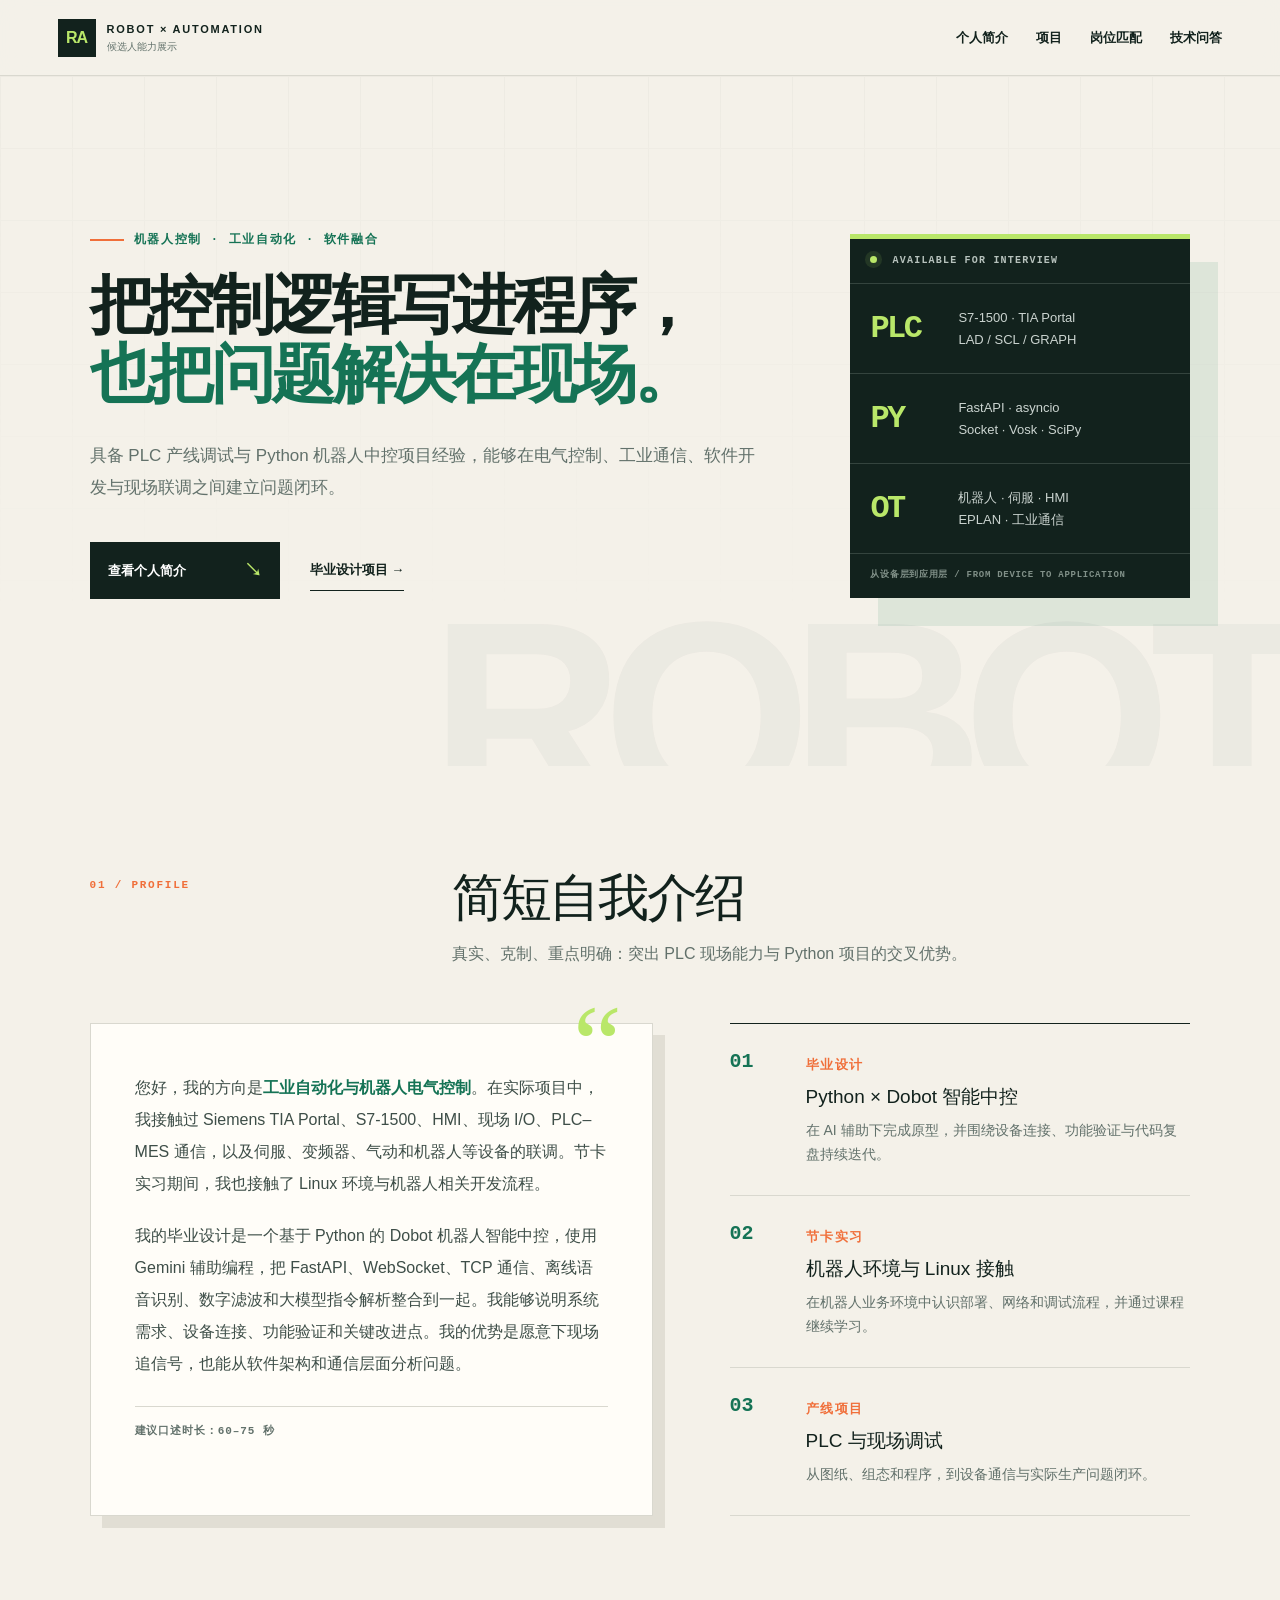
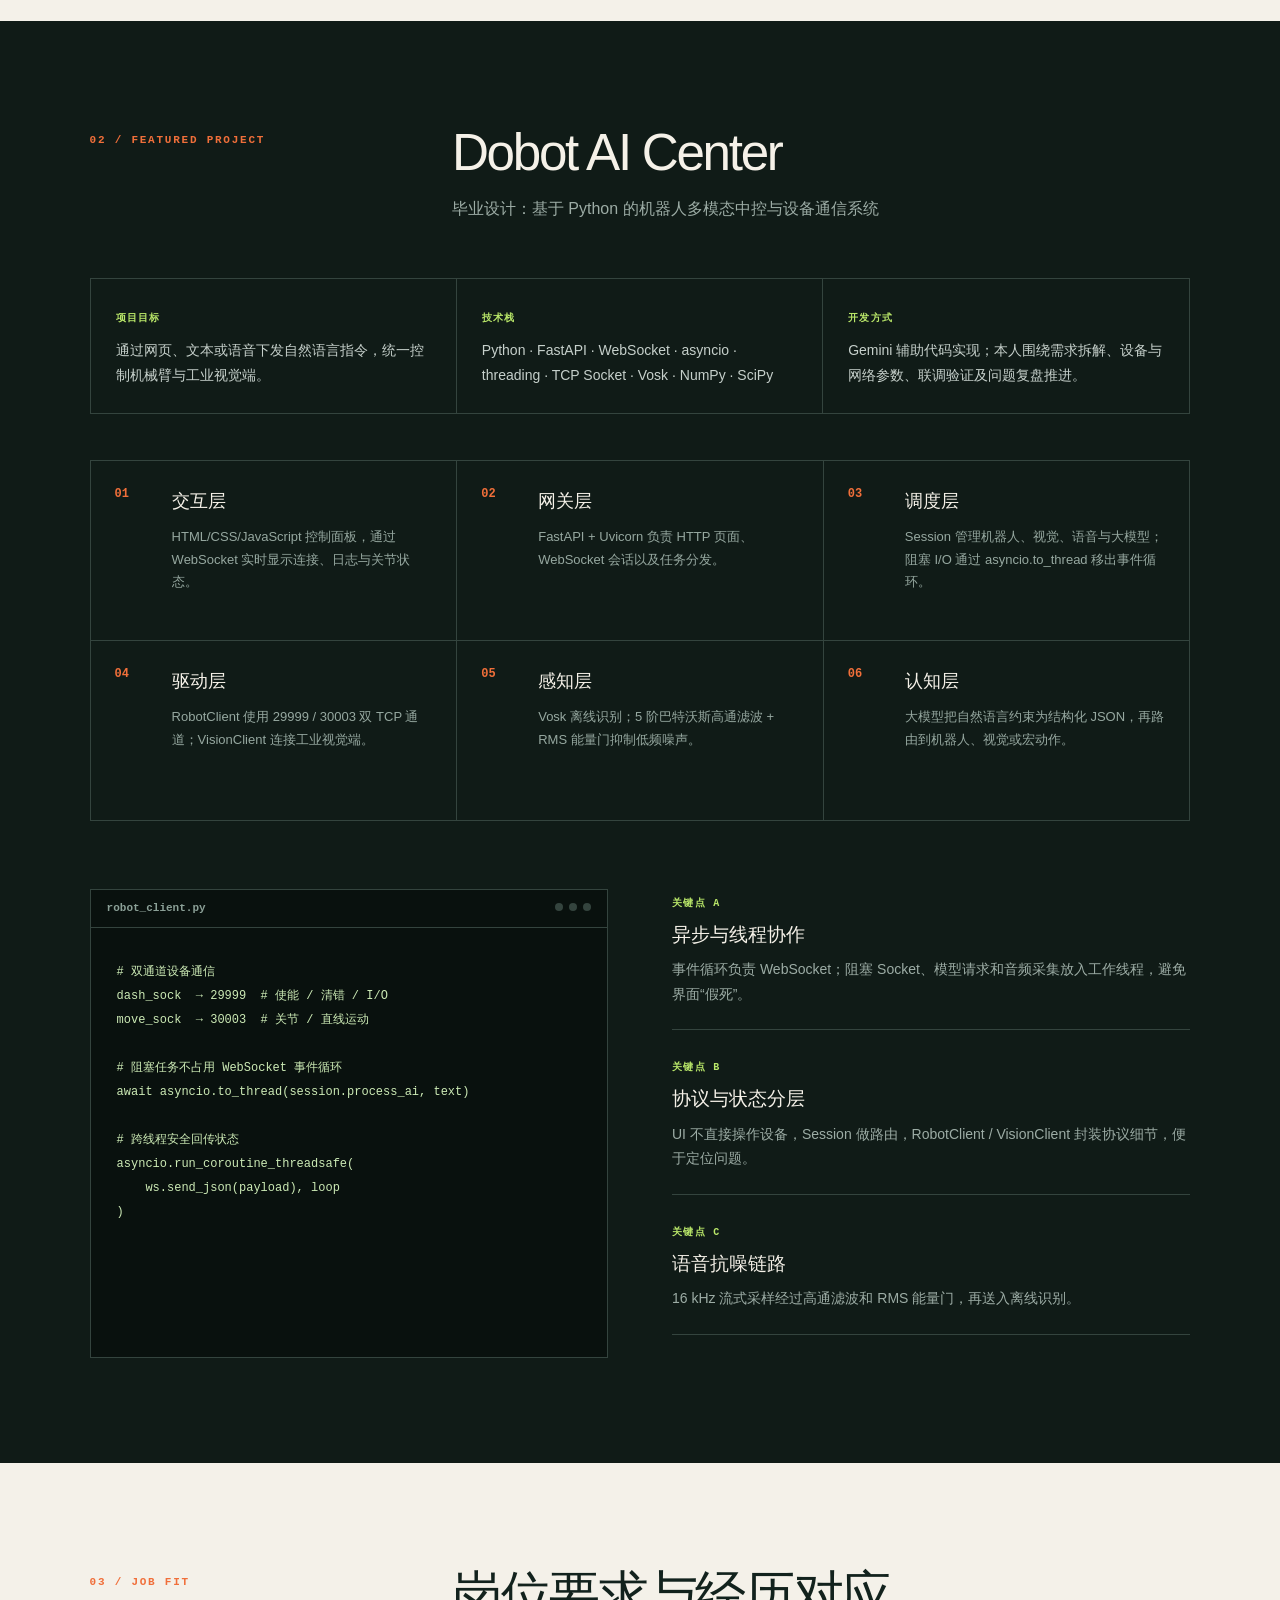
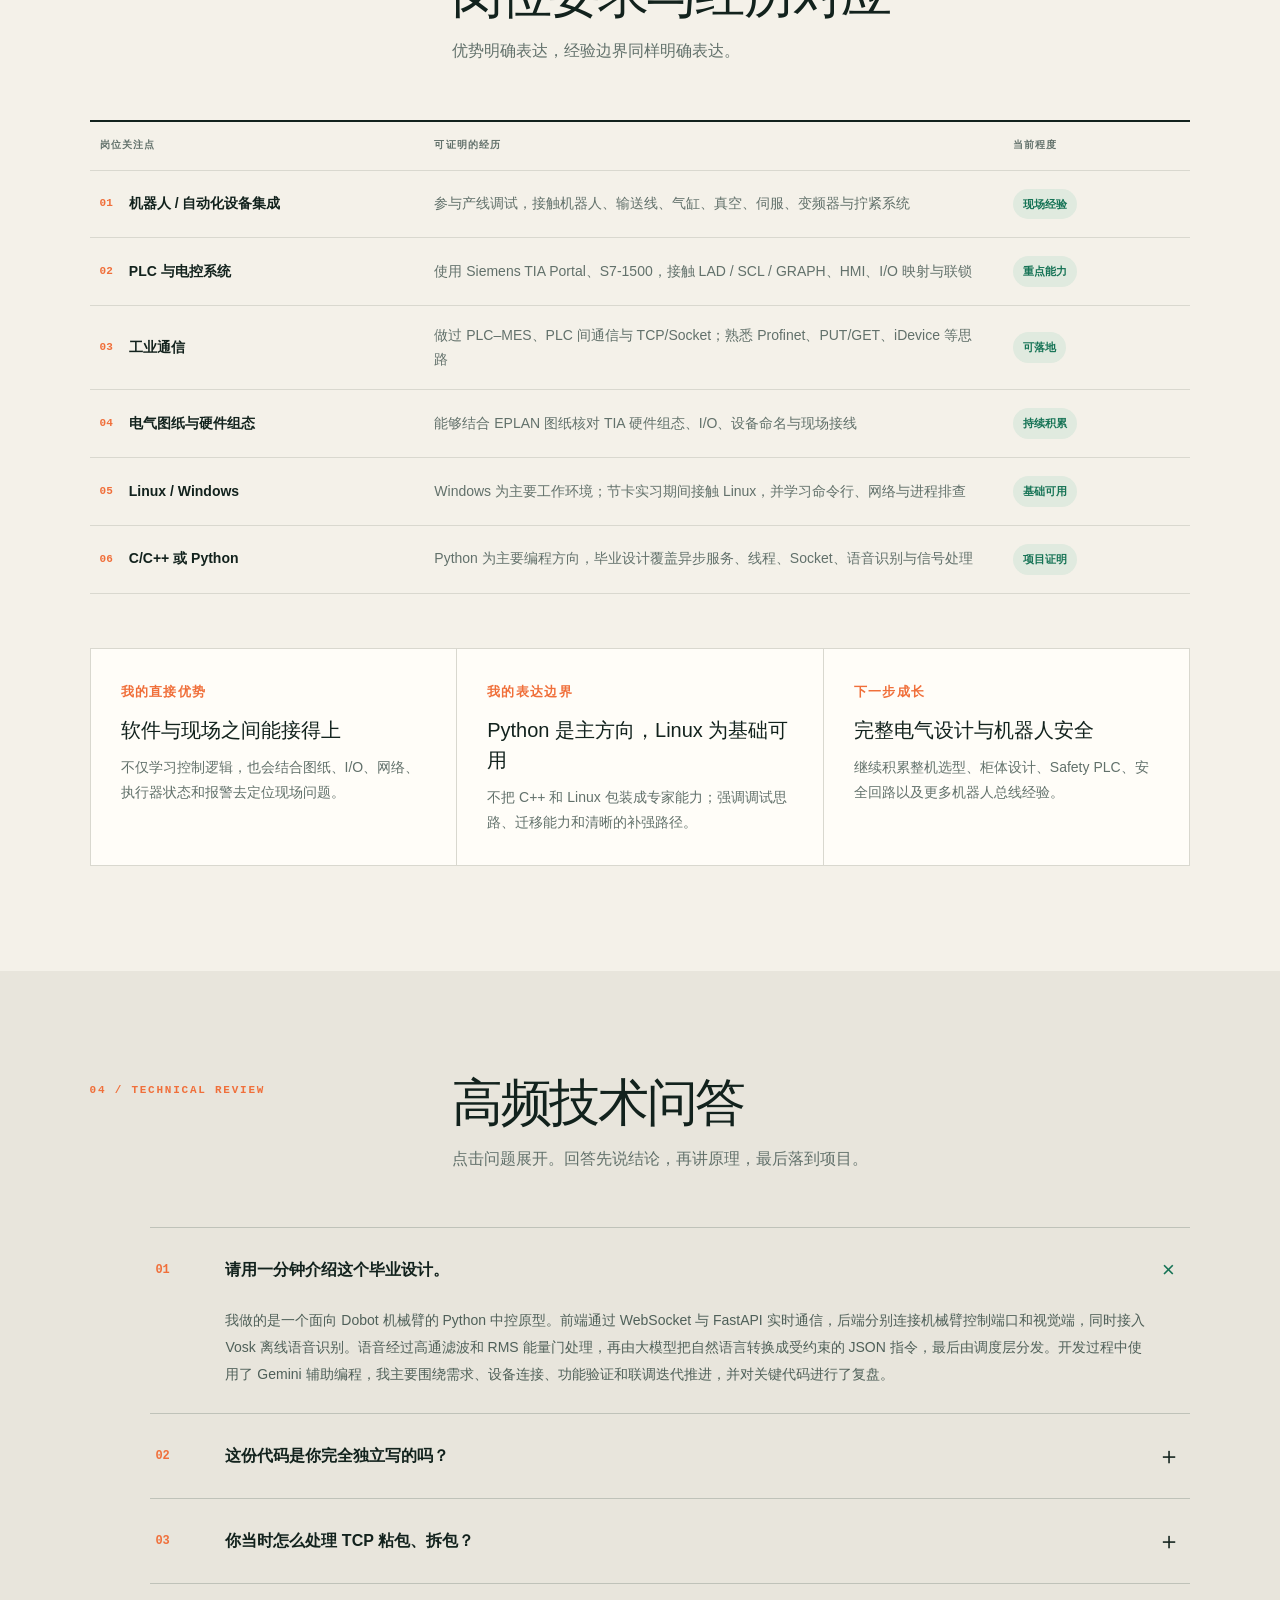
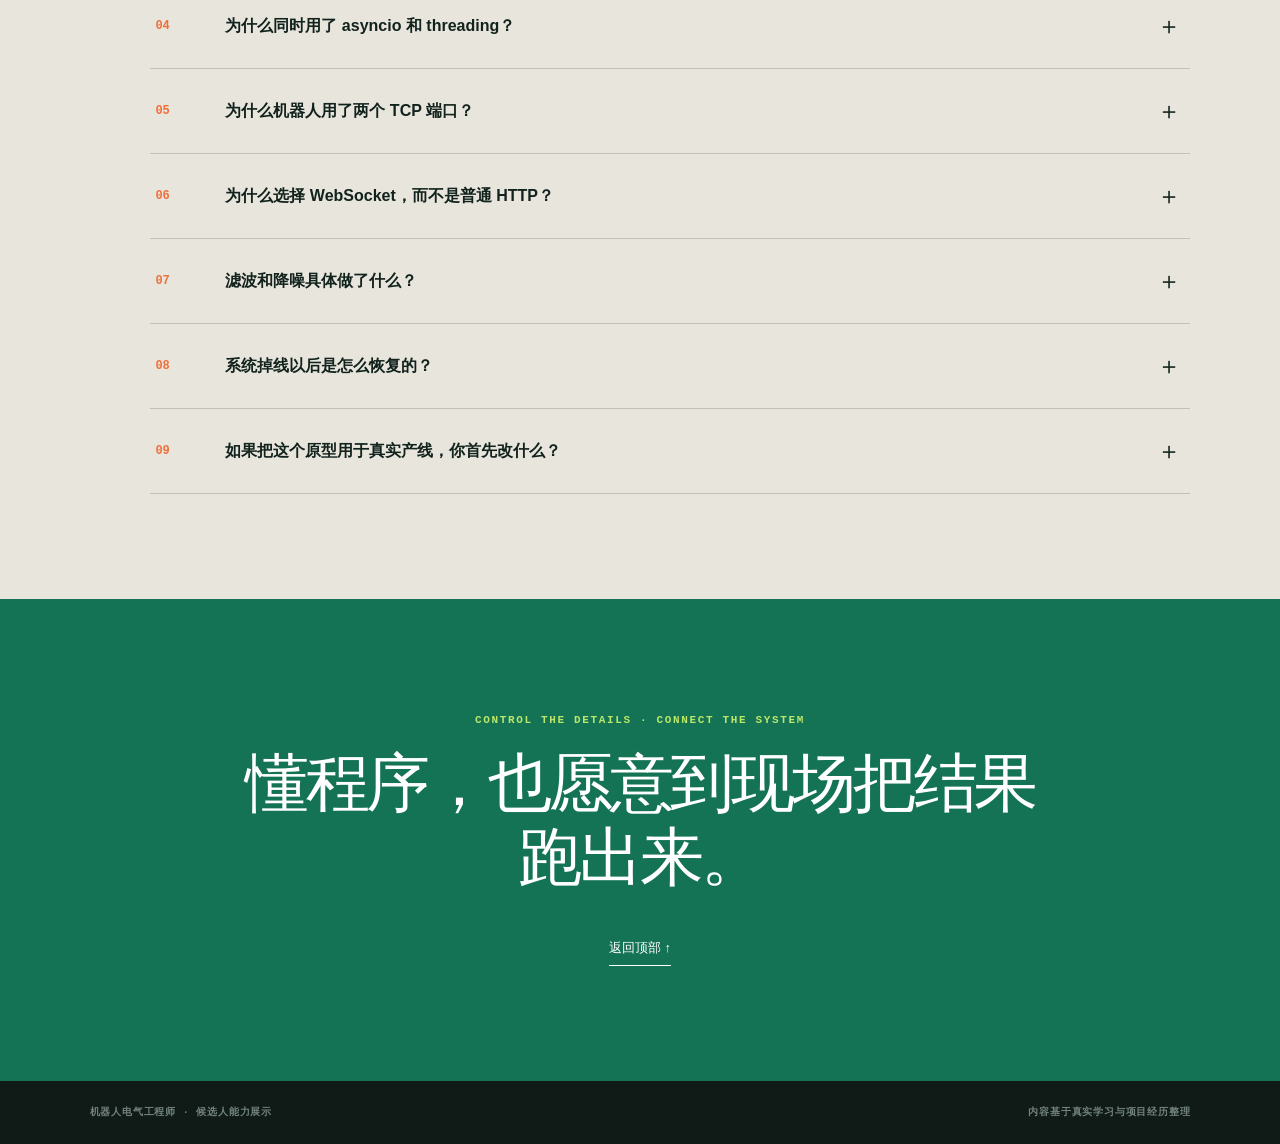
==== index.html @ 8aa20a60 "Publish interview website" ====
<!DOCTYPE html><html lang="zh-CN"><head><meta charSet="utf-8"/><meta name="viewport" content="width=device-width, initial-scale=1"/><title>机器人电气工程师 · 面试准备</title><meta name="description" content="机器人电气工程师候选人的 PLC、工业通信与 Python 机器人项目能力展示。"/><meta name="codex-preview" content="development"/>
<link rel="stylesheet" href="./style.css"><meta name="robots" content="index,follow"></head><body><main><header class="site-header"><a class="brand" href="#top"><span class="brand-mark">RA</span><span><strong>ROBOT × AUTOMATION</strong><small>候选人能力展示</small></span></a><nav class="top-nav"><a href="#profile">个人简介</a><a href="#project">项目</a><a href="#match">岗位匹配</a><a href="#qa">技术问答</a></nav></header><section class="hero" id="top"><div class="hero-grid"></div><div class="hero-copy"><p class="hero-kicker"><span></span> 机器人控制 · 工业自动化 · 软件融合</p><h1>把控制逻辑写进程序，<br/><em>也把问题解决在现场。</em></h1><p class="hero-lead">具备 PLC 产线调试与 Python 机器人中控项目经验，能够在电气控制、工业通信、软件开发与现场联调之间建立问题闭环。</p><div class="hero-actions"><a class="primary-action" href="#profile">查看个人简介 <span>↘</span></a><a class="text-action" href="#project">毕业设计项目 <span>→</span></a></div></div><div class="hero-panel"><div class="signal"><span></span> AVAILABLE FOR INTERVIEW</div><div class="hero-stat"><strong>PLC</strong><span>S7-1500 · TIA Portal<br/>LAD / SCL / GRAPH</span></div><div class="hero-stat"><strong>PY</strong><span>FastAPI · asyncio<br/>Socket · Vosk · SciPy</span></div><div class="hero-stat"><strong>OT</strong><span>机器人 · 伺服 · HMI<br/>EPLAN · 工业通信</span></div><div class="panel-footer">从设备层到应用层 / FROM DEVICE TO APPLICATION</div></div></section><section class="section" id="profile"><div class="section-title"><p class="eyebrow">01 / PROFILE</p><h2>简短自我介绍</h2><p class="section-lead">真实、克制、重点明确：突出 PLC 现场能力与 Python 项目的交叉优势。</p></div><div class="profile-layout"><article class="intro-card"><div class="quote-mark">“</div><p>您好，我的方向是<strong>工业自动化与机器人电气控制</strong>。在实际项目中，我接触过 Siemens TIA Portal、S7-1500、HMI、现场 I/O、PLC–MES 通信，以及伺服、变频器、气动和机器人等设备的联调。节卡实习期间，我也接触了 Linux 环境与机器人相关开发流程。</p><p>我的毕业设计是一个基于 Python 的 Dobot 机器人智能中控，使用 Gemini 辅助编程，把 FastAPI、WebSocket、TCP 通信、离线语音识别、数字滤波和大模型指令解析整合到一起。我能够说明系统需求、设备连接、功能验证和关键改进点。我的优势是愿意下现场追信号，也能从软件架构和通信层面分析问题。</p><div class="intro-note">建议口述时长：60–75 秒</div></article><div class="timeline"><article><span>01</span><div><small>毕业设计</small><h3>Python × Dobot 智能中控</h3><p>在 AI 辅助下完成原型，并围绕设备连接、功能验证与代码复盘持续迭代。</p></div></article><article><span>02</span><div><small>节卡实习</small><h3>机器人环境与 Linux 接触</h3><p>在机器人业务环境中认识部署、网络和调试流程，并通过课程继续学习。</p></div></article><article><span>03</span><div><small>产线项目</small><h3>PLC 与现场调试</h3><p>从图纸、组态和程序，到设备通信与实际生产问题闭环。</p></div></article></div></div></section><section class="section dark-section" id="project"><div class="section-title"><p class="eyebrow">02 / FEATURED PROJECT</p><h2>Dobot AI Center</h2><p class="section-lead">毕业设计：基于 Python 的机器人多模态中控与设备通信系统</p></div><div class="project-summary"><div><small>项目目标</small><p>通过网页、文本或语音下发自然语言指令，统一控制机械臂与工业视觉端。</p></div><div><small>技术栈</small><p>Python · FastAPI · WebSocket · asyncio · threading · TCP Socket · Vosk · NumPy · SciPy</p></div><div><small>开发方式</small><p>Gemini 辅助代码实现；本人围绕需求拆解、设备与网络参数、联调验证及问题复盘推进。</p></div></div><div class="architecture"><article><span>01</span><div><h3>交互层</h3><p>HTML/CSS/JavaScript 控制面板，通过 WebSocket 实时显示连接、日志与关节状态。</p></div></article><article><span>02</span><div><h3>网关层</h3><p>FastAPI + Uvicorn 负责 HTTP 页面、WebSocket 会话以及任务分发。</p></div></article><article><span>03</span><div><h3>调度层</h3><p>Session 管理机器人、视觉、语音与大模型；阻塞 I/O 通过 asyncio.to_thread 移出事件循环。</p></div></article><article><span>04</span><div><h3>驱动层</h3><p>RobotClient 使用 29999 / 30003 双 TCP 通道；VisionClient 连接工业视觉端。</p></div></article><article><span>05</span><div><h3>感知层</h3><p>Vosk 离线识别；5 阶巴特沃斯高通滤波 + RMS 能量门抑制低频噪声。</p></div></article><article><span>06</span><div><h3>认知层</h3><p>大模型把自然语言约束为结构化 JSON，再路由到机器人、视觉或宏动作。</p></div></article></div><div class="project-deep-dive"><article class="code-card"><div class="code-top"><span>robot_client.py</span><i></i><i></i><i></i></div><pre><code># 双通道设备通信
dash_sock  → 29999  # 使能 / 清错 / I/O
move_sock  → 30003  # 关节 / 直线运动

# 阻塞任务不占用 WebSocket 事件循环
await asyncio.to_thread(session.process_ai, text)

# 跨线程安全回传状态
asyncio.run_coroutine_threadsafe(
    ws.send_json(payload), loop
)</code></pre></article><div class="deep-points"><article><span>关键点 A</span><h3>异步与线程协作</h3><p>事件循环负责 WebSocket；阻塞 Socket、模型请求和音频采集放入工作线程，避免界面“假死”。</p></article><article><span>关键点 B</span><h3>协议与状态分层</h3><p>UI 不直接操作设备，Session 做路由，RobotClient / VisionClient 封装协议细节，便于定位问题。</p></article><article><span>关键点 C</span><h3>语音抗噪链路</h3><p>16 kHz 流式采样经过高通滤波和 RMS 能量门，再送入离线识别。</p></article></div></div></section><section class="section" id="match"><div class="section-title"><p class="eyebrow">03 / JOB FIT</p><h2>岗位要求与经历对应</h2><p class="section-lead">优势明确表达，经验边界同样明确表达。</p></div><div class="match-table"><div class="match-head"><span>岗位关注点</span><span>可证明的经历</span><span>当前程度</span></div><div class="match-row"><span class="match-need"><i>01</i>机器人 / 自动化设备集成</span><span>参与产线调试，接触机器人、输送线、气缸、真空、伺服、变频器与拧紧系统</span><span><b>现场经验</b></span></div><div class="match-row"><span class="match-need"><i>02</i>PLC 与电控系统</span><span>使用 Siemens TIA Portal、S7-1500，接触 LAD / SCL / GRAPH、HMI、I/O 映射与联锁</span><span><b>重点能力</b></span></div><div class="match-row"><span class="match-need"><i>03</i>工业通信</span><span>做过 PLC–MES、PLC 间通信与 TCP/Socket；熟悉 Profinet、PUT/GET、iDevice 等思路</span><span><b>可落地</b></span></div><div class="match-row"><span class="match-need"><i>04</i>电气图纸与硬件组态</span><span>能够结合 EPLAN 图纸核对 TIA 硬件组态、I/O、设备命名与现场接线</span><span><b>持续积累</b></span></div><div class="match-row"><span class="match-need"><i>05</i>Linux / Windows</span><span>Windows 为主要工作环境；节卡实习期间接触 Linux，并学习命令行、网络与进程排查</span><span><b>基础可用</b></span></div><div class="match-row"><span class="match-need"><i>06</i>C/C++ 或 Python</span><span>Python 为主要编程方向，毕业设计覆盖异步服务、线程、Socket、语音识别与信号处理</span><span><b>项目证明</b></span></div></div><div class="honesty-grid"><article><small>我的直接优势</small><h3>软件与现场之间能接得上</h3><p>不仅学习控制逻辑，也会结合图纸、I/O、网络、执行器状态和报警去定位现场问题。</p></article><article><small>我的表达边界</small><h3>Python 是主方向，Linux 为基础可用</h3><p>不把 C++ 和 Linux 包装成专家能力；强调调试思路、迁移能力和清晰的补强路径。</p></article><article><small>下一步成长</small><h3>完整电气设计与机器人安全</h3><p>继续积累整机选型、柜体设计、Safety PLC、安全回路以及更多机器人总线经验。</p></article></div></section><section class="section qa-section" id="qa"><div class="section-title"><p class="eyebrow">04 / TECHNICAL REVIEW</p><h2>高频技术问答</h2><p class="section-lead">点击问题展开。回答先说结论，再讲原理，最后落到项目。</p></div><div class="qa-list"><details open=""><summary><span>01</span><strong>请用一分钟介绍这个毕业设计。</strong><i>＋</i></summary><p>我做的是一个面向 Dobot 机械臂的 Python 中控原型。前端通过 WebSocket 与 FastAPI 实时通信，后端分别连接机械臂控制端口和视觉端，同时接入 Vosk 离线语音识别。语音经过高通滤波和 RMS 能量门处理，再由大模型把自然语言转换成受约束的 JSON 指令，最后由调度层分发。开发过程中使用了 Gemini 辅助编程，我主要围绕需求、设备连接、功能验证和联调迭代推进，并对关键代码进行了复盘。</p></details><details><summary><span>02</span><strong>这份代码是你完全独立写的吗？</strong><i>＋</i></summary><p>不是每一行都由我从零手写，开发中使用了 Gemini 辅助。我不会把 AI 生成等同于自己完全掌握；我能说明系统为什么这样分层、设备端口和协议如何配置、功能如何验证，也能指出当前版本在 TCP 分帧、重连安全、异常处理和机器人指令校验上的不足。对我来说，AI 是加速实现的工具，最终能否接上设备、跑通流程、定位问题和对结果负责，仍然需要工程判断。</p></details><details><summary><span>03</span><strong>你当时怎么处理 TCP 粘包、拆包？</strong><i>＋</i></summary><p>TCP 是字节流，send 和 recv 没有一一对应关系。当前原型通过命令末尾 CRLF、串行化 send/recv 和协议固定响应，降低了出错概率，但 recv(1024) 加正则并不能从根本上解决粘包和半包。工程化做法应该维护接收缓冲区，按协议的分隔符或长度字段循环提取完整帧，未完整的数据留到下一次 recv，并加入超时、长度上限和校验。视觉端不追加换行，是因为对方采用触发码完全匹配，这是双方协议约定，不是通用拆包方案。</p></details><details><summary><span>04</span><strong>为什么同时用了 asyncio 和 threading？</strong><i>＋</i></summary><p>FastAPI/WebSocket 适合用 asyncio 管理等待型 I/O；但机器人 Socket、麦克风采集和部分 SDK 是阻塞接口，所以用 asyncio.to_thread 或后台线程隔离，避免卡住事件循环。线程回传 WebSocket 时用 run_coroutine_threadsafe 切回原事件循环，同一机器人 Socket 的请求和响应用 Lock 保证成对执行。严格说，这是避免阻塞事件循环，并不是‘解决 GIL 死锁’。</p></details><details><summary><span>05</span><strong>为什么机器人用了两个 TCP 端口？</strong><i>＋</i></summary><p>项目把控制面板类指令和运动类指令分开：29999 用于使能、清错、I/O 等控制指令，30003 用于关节或直线运动。代码分别维护 dash_sock 和 move_sock，由 port 字段选择通道，贴合设备 API 的通道定义。</p></details><details><summary><span>06</span><strong>为什么选择 WebSocket，而不是普通 HTTP？</strong><i>＋</i></summary><p>控制端不仅要发送指令，还要持续接收连接状态、日志和关节角度。WebSocket 建立长连接后可以双向主动推送，交互延迟更低，也不需要前端频繁轮询。连接机器人和调用模型这类阻塞任务仍需移出事件循环。</p></details><details><summary><span>07</span><strong>滤波和降噪具体做了什么？</strong><i>＋</i></summary><p>采样率是 16 kHz，先用 5 阶、200 Hz 截止频率的巴特沃斯高通滤波器削弱低频机械与环境噪声，再计算短时 RMS；低于阈值的音频块置零，高于阈值才交给 Vosk。优点是简单、实时、可离线，局限是固定阈值对环境变化不够鲁棒，后续可做噪声标定、动态阈值、连续滤波器状态或 VAD。</p></details><details><summary><span>08</span><strong>系统掉线以后是怎么恢复的？</strong><i>＋</i></summary><p>RobotClient 保存 IP，发送异常时关闭旧连接并重建两个通道。复盘后我认为运动指令不能一律自动重发：如果指令已到达而响应丢失，重发可能造成重复动作。更安全的方案是区分幂等指令和运动指令，结合序号、ACK、机器人状态与执行队列确认，再决定重试。</p></details><details><summary><span>09</span><strong>如果把这个原型用于真实产线，你首先改什么？</strong><i>＋</i></summary><p>第一是安全边界：指令白名单、参数范围、软限位、工作空间校验、模式与使能条件。第二是可靠通信：完整帧解析、心跳、状态机、ACK 和有限重试。第三是配置与审计：密钥放环境变量、分级日志、操作记录。第四是任务队列与完成反馈，不能只收到 API 应答就认为运动结束。</p></details></div></section><section class="closing"><p>CONTROL THE DETAILS · CONNECT THE SYSTEM</p><h2>懂程序，也愿意到现场把结果跑出来。</h2><a href="#top">返回顶部 ↑</a></section><footer><span>机器人电气工程师 · 候选人能力展示</span><span>内容基于真实学习与项目经历整理</span></footer></main></body></html>
---- style.css ----
/*! tailwindcss v4.2.1 | MIT License | https://tailwindcss.com */
@layer theme{:root,:host{--font-sans:ui-sans-serif, system-ui, sans-serif, "Apple Color Emoji", "Segoe UI Emoji", "Segoe UI Symbol", "Noto Color Emoji";--font-mono:ui-monospace, SFMono-Regular, Menlo, Monaco, Consolas, "Liberation Mono", "Courier New", monospace;--spacing:.25rem;--default-font-family:var(--font-sans);--default-mono-font-family:var(--font-mono)}}@layer base{*,:after,:before,::backdrop{box-sizing:border-box;border:0 solid;margin:0;padding:0}::file-selector-button{box-sizing:border-box;border:0 solid;margin:0;padding:0}html,:host{-webkit-text-size-adjust:100%;tab-size:4;line-height:1.5;font-family:var(--default-font-family,ui-sans-serif, system-ui, sans-serif, "Apple Color Emoji", "Segoe UI Emoji", "Segoe UI Symbol", "Noto Color Emoji");font-feature-settings:var(--default-font-feature-settings,normal);font-variation-settings:var(--default-font-variation-settings,normal);-webkit-tap-highlight-color:transparent}hr{height:0;color:inherit;border-top-width:1px}abbr:where([title]){-webkit-text-decoration:underline dotted;text-decoration:underline dotted}h1,h2,h3,h4,h5,h6{font-size:inherit;font-weight:inherit}a{color:inherit;-webkit-text-decoration:inherit;-webkit-text-decoration:inherit;-webkit-text-decoration:inherit;-webkit-text-decoration:inherit;text-decoration:inherit}b,strong{font-weight:bolder}code,kbd,samp,pre{font-family:var(--default-mono-font-family,ui-monospace, SFMono-Regular, Menlo, Monaco, Consolas, "Liberation Mono", "Courier New", monospace);font-feature-settings:var(--default-mono-font-feature-settings,normal);font-variation-settings:var(--default-mono-font-variation-settings,normal);font-size:1em}small{font-size:80%}sub,sup{vertical-align:baseline;font-size:75%;line-height:0;position:relative}sub{bottom:-.25em}sup{top:-.5em}table{text-indent:0;border-color:inherit;border-collapse:collapse}:-moz-focusring{outline:auto}progress{vertical-align:baseline}summary{display:list-item}ol,ul,menu{list-style:none}img,svg,video,canvas,audio,iframe,embed,object{vertical-align:middle;display:block}img,video{max-width:100%;height:auto}button,input,select,optgroup,textarea{font:inherit;font-feature-settings:inherit;font-variation-settings:inherit;letter-spacing:inherit;color:inherit;opacity:1;background-color:#0000;border-radius:0}::file-selector-button{font:inherit;font-feature-settings:inherit;font-variation-settings:inherit;letter-spacing:inherit;color:inherit;opacity:1;background-color:#0000;border-radius:0}:where(select:is([multiple],[size])) optgroup{font-weight:bolder}:where(select:is([multiple],[size])) optgroup option{padding-inline-start:20px}::file-selector-button{margin-inline-end:4px}::placeholder{opacity:1}@supports (not ((-webkit-appearance:-apple-pay-button))) or (contain-intrinsic-size:1px){::placeholder{color:currentColor}@supports (color:color-mix(in lab, red, red)){::placeholder{color:color-mix(in oklab, currentcolor 50%, transparent)}}}textarea{resize:vertical}::-webkit-search-decoration{-webkit-appearance:none}::-webkit-date-and-time-value{min-height:1lh;text-align:inherit}::-webkit-datetime-edit{display:inline-flex}::-webkit-datetime-edit-fields-wrapper{padding:0}::-webkit-datetime-edit{padding-block:0}::-webkit-datetime-edit-year-field{padding-block:0}::-webkit-datetime-edit-month-field{padding-block:0}::-webkit-datetime-edit-day-field{padding-block:0}::-webkit-datetime-edit-hour-field{padding-block:0}::-webkit-datetime-edit-minute-field{padding-block:0}::-webkit-datetime-edit-second-field{padding-block:0}::-webkit-datetime-edit-millisecond-field{padding-block:0}::-webkit-datetime-edit-meridiem-field{padding-block:0}::-webkit-calendar-picker-indicator{line-height:1}:-moz-ui-invalid{box-shadow:none}button,input:where([type=button],[type=reset],[type=submit]){appearance:button}::file-selector-button{appearance:button}::-webkit-inner-spin-button{height:auto}::-webkit-outer-spin-button{height:auto}[hidden]:where(:not([hidden=until-found])){display:none!important}}@layer components;@layer utilities{.visible{visibility:visible}.relative{position:relative}.start{inset-inline-start:var(--spacing)}.table{display:table}}:root{--ink:#12221d;--muted:#62716b;--paper:#f4f1e9;--white:#fffdf8;--line:#d9d8cf;--green:#157355;--lime:#b9e769;--orange:#f06f3a;--dark:#101b17}*{box-sizing:border-box}html{scroll-behavior:smooth}body{background:var(--paper);color:var(--ink);margin:0;font-family:Inter,Noto Sans SC,PingFang SC,Microsoft YaHei,sans-serif}button,a{font:inherit}a{color:inherit;text-decoration:none}::selection{background:var(--lime);color:var(--ink)}.site-header{z-index:50;border-bottom:1px solid var(--line);-webkit-backdrop-filter:blur(14px);backdrop-filter:blur(14px);background:#f4f1e9eb;justify-content:space-between;align-items:center;gap:24px;height:76px;padding:0 4.5vw;display:flex;position:sticky;top:0}.brand{align-items:center;gap:11px;min-width:260px;display:flex}.brand-mark{background:var(--ink);width:38px;height:38px;color:var(--lime);letter-spacing:-1px;place-items:center;font-weight:900;display:grid}.brand strong,.brand small{display:block}.brand strong{letter-spacing:.16em;font-size:11px}.brand small{color:var(--muted);margin-top:2px;font-size:10px}.top-nav{gap:28px;font-size:13px;font-weight:650;display:flex}.top-nav a{position:relative}.top-nav a:after{content:"";background:var(--green);height:2px;transition:all .25s;position:absolute;bottom:-8px;left:0;right:100%}.top-nav a:hover:after{right:0}.mode-switch{background:#e5e2d9;border-radius:999px;padding:4px;display:flex}.mode-switch button{color:var(--muted);cursor:pointer;background:0 0;border:0;border-radius:999px;padding:7px 12px;font-size:12px}.mode-switch button.active{background:var(--white);color:var(--ink);box-shadow:0 2px 8px #12221d14}.hero{grid-template-columns:minmax(0,1.35fr) minmax(340px,.65fr);align-items:center;gap:7vw;min-height:690px;padding:90px 7vw 100px;display:grid;position:relative;overflow:hidden}.hero:before{content:"ROBOT";color:#12221d09;letter-spacing:-.08em;font-size:21vw;font-weight:900;line-height:.75;position:absolute;bottom:-4vw;right:-1vw}.hero-grid{opacity:.24;pointer-events:none;background-image:linear-gradient(var(--line) 1px,transparent 1px),linear-gradient(90deg,var(--line) 1px,transparent 1px);background-size:72px 72px;position:absolute;inset:0;-webkit-mask-image:linear-gradient(#000,#0000 80%);mask-image:linear-gradient(#000,#0000 80%)}.hero-copy,.hero-panel{z-index:1;position:relative}.hero-kicker{letter-spacing:.14em;color:var(--green);align-items:center;gap:10px;margin:0 0 24px;font:700 12px/1.2 ui-monospace,monospace;display:flex}.hero-kicker span{background:var(--orange);width:34px;height:2px}.hero h1{letter-spacing:-.055em;margin:0;font-size:clamp(46px,5vw,68px);font-weight:850;line-height:1.08}.hero h1 em{color:var(--green);font-style:normal}.hero-lead{max-width:760px;color:var(--muted);margin:30px 0 0;font-size:17px;line-height:1.9}.hero-actions{align-items:center;gap:30px;margin-top:38px;display:flex}.primary-action{background:var(--ink);color:#fff;justify-content:space-between;align-items:center;min-width:190px;padding:15px 18px;font-size:13px;font-weight:700;display:flex}.primary-action span{color:var(--lime);font-size:18px}.text-action{border-bottom:1px solid var(--ink);padding:10px 0;font-size:13px;font-weight:700}.hero-panel{background:var(--ink);color:#fff;border-top:5px solid var(--lime);box-shadow:28px 28px #1573551a}.signal{letter-spacing:.12em;color:#b7c2bd;border-bottom:1px solid #34443e;padding:16px 20px;font:700 10px/1.2 ui-monospace,monospace}.signal span{background:var(--lime);border-radius:50%;width:7px;height:7px;margin-right:8px;display:inline-block;box-shadow:0 0 0 5px #b9e7691a}.hero-stat{border-bottom:1px solid #34443e;grid-template-columns:70px 1fr;align-items:center;gap:18px;padding:23px 20px;display:grid}.hero-stat strong{color:var(--lime);letter-spacing:-.08em;font:800 32px/1 ui-monospace,monospace}.hero-stat span{color:#cbd4d0;font-size:13px;line-height:1.65}.panel-footer{color:#809088;letter-spacing:.08em;padding:15px 20px;font:600 9px/1.5 ui-monospace,monospace}.section{padding:105px 7vw}.section-title{grid-template-columns:minmax(180px,.45fr) minmax(300px,1fr);gap:30px;margin-bottom:54px;display:grid}.eyebrow{letter-spacing:.16em;color:var(--orange);margin:8px 0 0;font:800 11px/1.2 ui-monospace,monospace}.section-title h2{letter-spacing:-.045em;grid-column:2;margin:0;font-size:clamp(34px,4vw,58px);line-height:1.05}.section-lead{max-width:700px;color:var(--muted);grid-column:2;margin:-15px 0 0;line-height:1.8}.profile-layout{grid-template-columns:1.1fr .9fr;gap:6vw;display:grid}.intro-card{background:var(--white);border:1px solid var(--line);padding:48px 44px 38px;position:relative;box-shadow:12px 12px #e1ded4}.intro-card p{color:#3e4e48;margin:0 0 20px;font-size:16px;line-height:2}.intro-card strong{color:var(--green)}.quote-mark{color:var(--lime);font-family:Georgia,serif;font-size:110px;line-height:1;position:absolute;top:-35px;right:30px}.intro-note{border-top:1px solid var(--line);color:var(--muted);letter-spacing:.08em;margin-top:26px;padding-top:18px;font:700 11px/1.2 ui-monospace,monospace}.timeline{border-top:1px solid var(--ink)}.timeline article{border-bottom:1px solid var(--line);grid-template-columns:54px 1fr;gap:22px;padding:28px 0;display:grid}.timeline article>span{color:var(--green);font:800 20px/1 ui-monospace,monospace}.timeline small{color:var(--orange);letter-spacing:.12em;font-weight:800}.timeline h3{margin:7px 0 8px;font-size:19px}.timeline p{color:var(--muted);margin:0;font-size:14px;line-height:1.7}.dark-section{background:var(--dark);color:#f5f1e8}.dark-section .section-lead{color:#9caca5}.project-summary{border:1px solid #34443e;grid-template-columns:repeat(3,1fr);margin-bottom:46px;display:grid}.project-summary div{border-right:1px solid #34443e;padding:25px}.project-summary div:last-child{border-right:0}.project-summary small,.deep-points span{color:var(--lime);letter-spacing:.13em;font:700 10px/1.2 ui-monospace,monospace}.project-summary p{color:#c6d0cb;margin:10px 0 0;font-size:14px;line-height:1.8}.architecture{border-top:1px solid #34443e;border-left:1px solid #34443e;grid-template-columns:repeat(3,1fr);display:grid}.architecture article{border-bottom:1px solid #34443e;border-right:1px solid #34443e;grid-template-columns:42px 1fr;gap:15px;min-height:180px;padding:27px 24px;display:grid}.architecture article>span{color:var(--orange);font:800 12px/1 ui-monospace,monospace}.architecture h3{margin:0 0 11px;font-size:18px}.architecture p{color:#96a8a0;margin:0;font-size:13px;line-height:1.75}.project-deep-dive{grid-template-columns:1fr 1fr;align-items:stretch;gap:5vw;margin-top:68px;display:grid}.code-card{background:#09110e;border:1px solid #34443e;min-width:0}.code-top{color:#8ba097;border-bottom:1px solid #34443e;padding:13px 16px;font:600 11px/1 ui-monospace,monospace}.code-top i{float:right;background:#34443e;border-radius:50%;width:8px;height:8px;margin-left:6px}.code-card pre{color:#cceab5;margin:0;padding:32px 26px;font:500 12px/2 ui-monospace,monospace;overflow-x:auto}.deep-points article{border-bottom:1px solid #34443e;margin-bottom:23px;padding:0 0 23px}.deep-points h3{margin:8px 0;font-size:19px}.deep-points p{color:#9caca5;margin:0;font-size:14px;line-height:1.75}.match-table{border-top:2px solid var(--ink)}.match-head,.match-row{border-bottom:1px solid var(--line);grid-template-columns:1fr 1.8fr .55fr;align-items:center;gap:30px;padding:18px 10px;display:grid}.match-head{color:var(--muted);letter-spacing:.12em;font:700 10px/1.2 ui-monospace,monospace}.match-row{font-size:14px;line-height:1.7}.match-need{align-items:center;gap:16px;font-weight:750;display:flex}.match-need i{color:var(--orange);font:700 11px/1 ui-monospace,monospace}.match-row>span:nth-child(2){color:var(--muted)}.match-row b{white-space:nowrap;color:var(--green);background:#e0eadf;border-radius:99px;padding:6px 10px;font-size:11px;display:inline-block}.honesty-grid{background:var(--line);border:1px solid var(--line);grid-template-columns:repeat(3,1fr);gap:1px;margin-top:54px;display:grid}.honesty-grid article{background:var(--white);padding:30px}.honesty-grid small{color:var(--orange);letter-spacing:.1em;font-weight:800}.honesty-grid h3{margin:12px 0 10px;font-size:20px}.honesty-grid p{color:var(--muted);margin:0;font-size:14px;line-height:1.8}.qa-section{background:#e8e5dc}.qa-list{max-width:1040px;margin-left:auto}.qa-list details{border-top:1px solid #bfc2b9}.qa-list details:last-child{border-bottom:1px solid #bfc2b9}.qa-list summary{cursor:pointer;grid-template-columns:52px 1fr 28px;align-items:center;gap:18px;padding:24px 5px;list-style:none;display:grid}.qa-list summary::-webkit-details-marker{display:none}.qa-list summary span{color:var(--orange);font:800 12px/1 ui-monospace,monospace}.qa-list summary strong{font-size:16px}.qa-list summary i{font-size:24px;font-style:normal;transition:all .2s}.qa-list details[open] summary i{color:var(--green);transform:rotate(45deg)}.qa-list details p{color:#4f6059;margin:-5px 45px 26px 75px;font-size:14px;line-height:1.9}.prep-zone{border-top:8px solid var(--orange);background:#efe4d7}.prep-alert{border-left:5px solid var(--orange);background:#fff8ef;grid-template-columns:190px 1fr;gap:28px;padding:24px 26px;display:grid}.prep-alert strong{color:#9a3e1b}.prep-alert p{color:#684e42;margin:0;line-height:1.8}.prep-alert code,.review-list code{background:#12221d12;padding:2px 5px;font-family:ui-monospace,monospace}.answer-grid{grid-template-columns:1fr 1fr;gap:20px;margin-top:25px;display:grid}.answer-grid article{background:var(--white);padding:28px}.answer-grid small{color:var(--green);letter-spacing:.1em;font-weight:800}.answer-grid p{color:var(--muted);margin:12px 0 0;line-height:1.9}.prep-heading{margin:56px 0 20px;font-size:22px}.linux-grid{grid-template-columns:repeat(3,1fr);gap:12px;display:grid}.linux-grid article{background:#ffffff8f;border:1px solid #d9cabc;padding:21px}.linux-grid strong{font-size:14px}.linux-grid p{color:#6e5b4e;margin:9px 0 0;font:500 12px/1.8 ui-monospace,monospace}.review-list{border-top:1px solid #c9b9aa}.review-list p{color:#614f44;border-bottom:1px solid #c9b9aa;grid-template-columns:42px 48px 1fr;gap:12px;margin:0;padding:17px 4px;line-height:1.7;display:grid}.review-list p>span{color:var(--orange);font:800 11px/1.7 ui-monospace,monospace}.reverse-questions{grid-template-columns:1fr 1fr;gap:12px;display:grid}.reverse-questions p{background:var(--ink);color:#dce5e0;margin:0;padding:20px;font-size:13px;line-height:1.7}.closing{text-align:center;background:var(--green);color:#fff;padding:115px 7vw}.closing p{color:var(--lime);letter-spacing:.15em;margin:0 0 20px;font:800 11px/1.2 ui-monospace,monospace}.closing h2{letter-spacing:-.05em;max-width:850px;margin:0 auto 35px;font-size:clamp(34px,5vw,66px);line-height:1.15}.closing a{border-bottom:1px solid #fff;padding:8px 0;font-size:13px;display:inline-block}footer{background:var(--dark);color:#72837b;letter-spacing:.08em;justify-content:space-between;padding:24px 7vw;font:600 10px/1.5 ui-monospace,monospace;display:flex}@media (width<=980px){.top-nav{display:none}.hero{grid-template-columns:1fr;padding-top:70px}.hero-panel{max-width:540px}.profile-layout,.project-deep-dive{grid-template-columns:1fr}.architecture{grid-template-columns:repeat(2,1fr)}.project-summary{grid-template-columns:1fr}.project-summary div{border-bottom:1px solid #34443e;border-right:0}.project-summary div:last-child{border-bottom:0}.linux-grid{grid-template-columns:repeat(2,1fr)}}@media (width<=680px){.site-header{height:66px;padding:0 18px}.brand{min-width:0}.brand>span:last-child{display:none}.mode-switch button{padding:7px 9px;font-size:11px}.hero{gap:55px;min-height:auto;padding:65px 22px 75px}.hero h1{font-size:44px}.hero-lead{font-size:15px}.hero-actions{flex-direction:column;align-items:flex-start;gap:12px}.hero-panel{width:100%;box-shadow:12px 12px #1573551a}.section{padding:76px 22px}.section-title{margin-bottom:38px;display:block}.section-title h2{margin-top:15px}.section-lead{margin-top:14px}.intro-card{padding:38px 25px 28px}.architecture{grid-template-columns:1fr}.architecture article{min-height:auto}.match-head{display:none}.match-row{grid-template-columns:1fr;gap:8px;padding:22px 4px}.honesty-grid,.answer-grid,.linux-grid,.reverse-questions{grid-template-columns:1fr}.qa-list summary{grid-template-columns:36px 1fr 24px;gap:9px}.qa-list details p{margin:-4px 18px 24px 45px}.prep-alert{grid-template-columns:1fr;gap:8px}.review-list p{display:block}.review-list p>span{margin-bottom:4px;display:block}footer{flex-direction:column;gap:6px}}@media print{.site-header,.hero-grid,.mode-switch,.closing a{display:none!important}.hero,.section{padding:42px 32px}.hero{min-height:auto}.dark-section{color-adjust:exact;-webkit-print-color-adjust:exact}details{break-inside:avoid}}
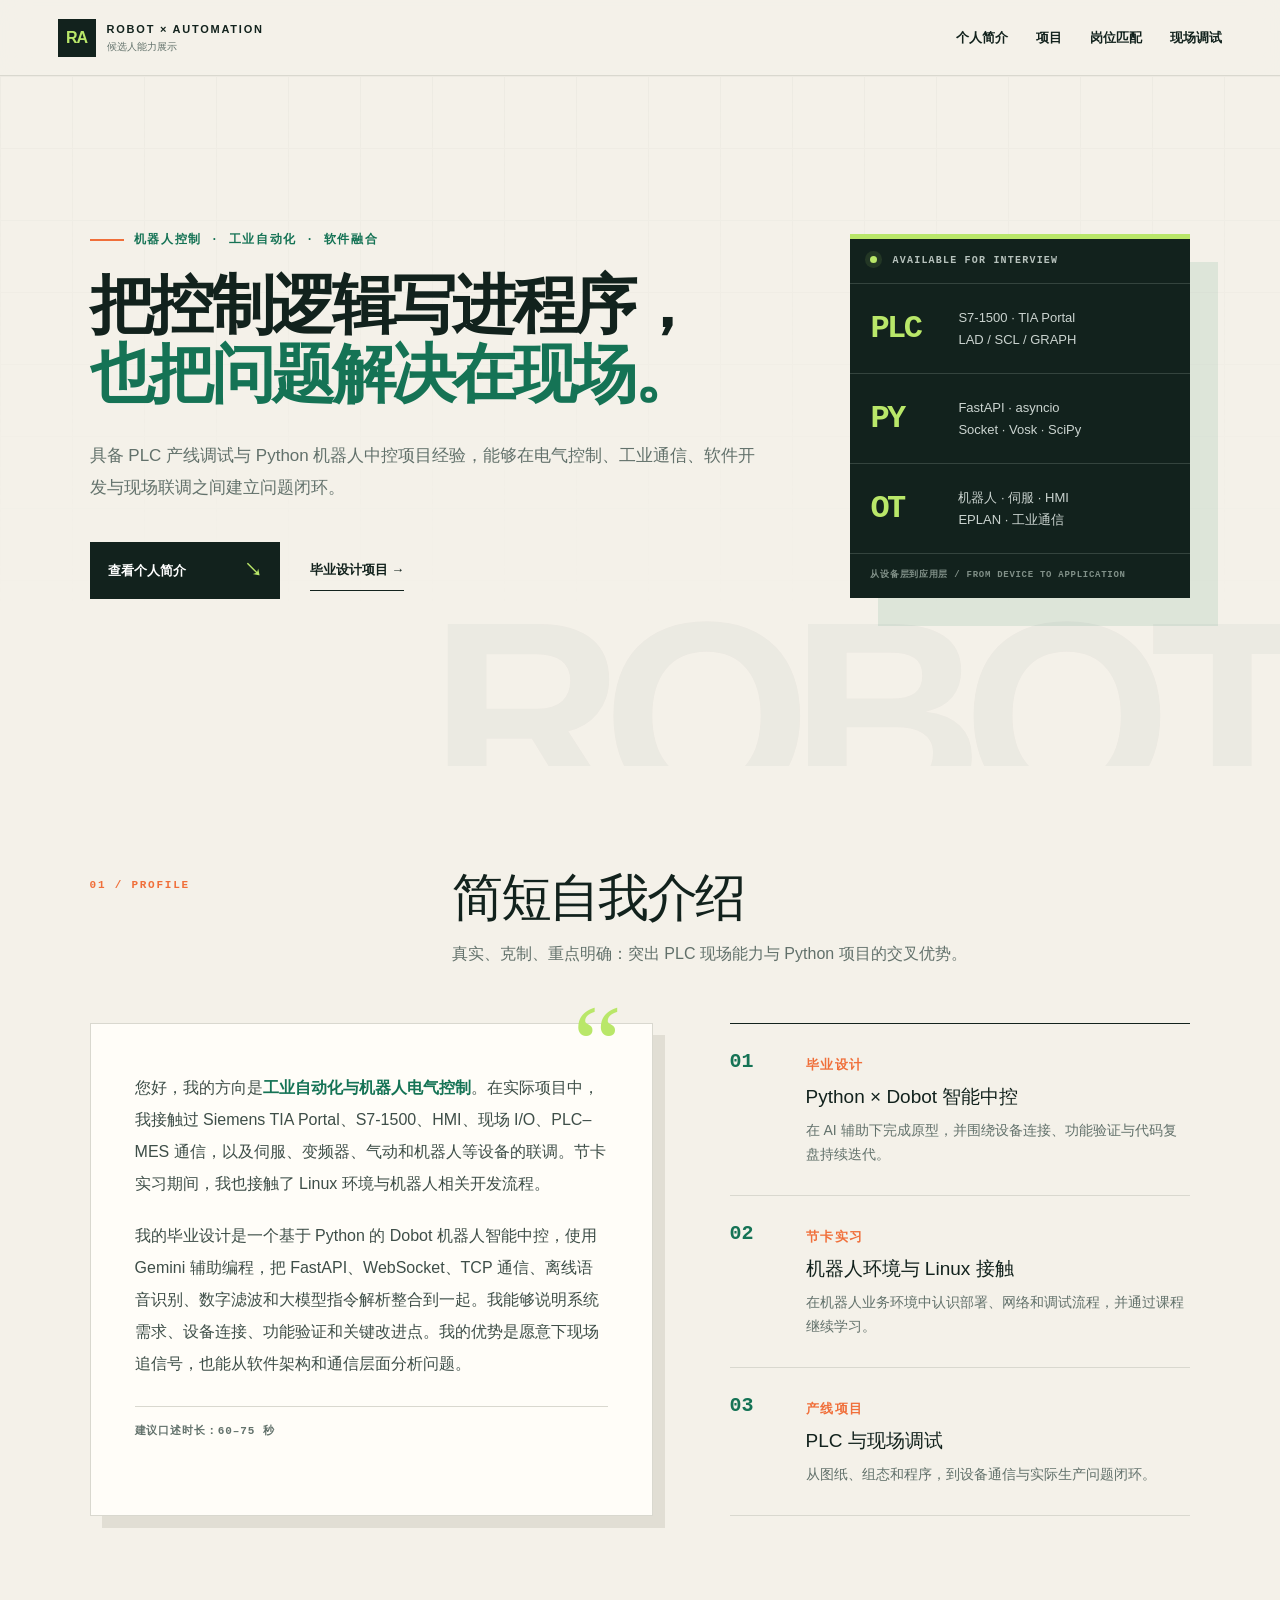
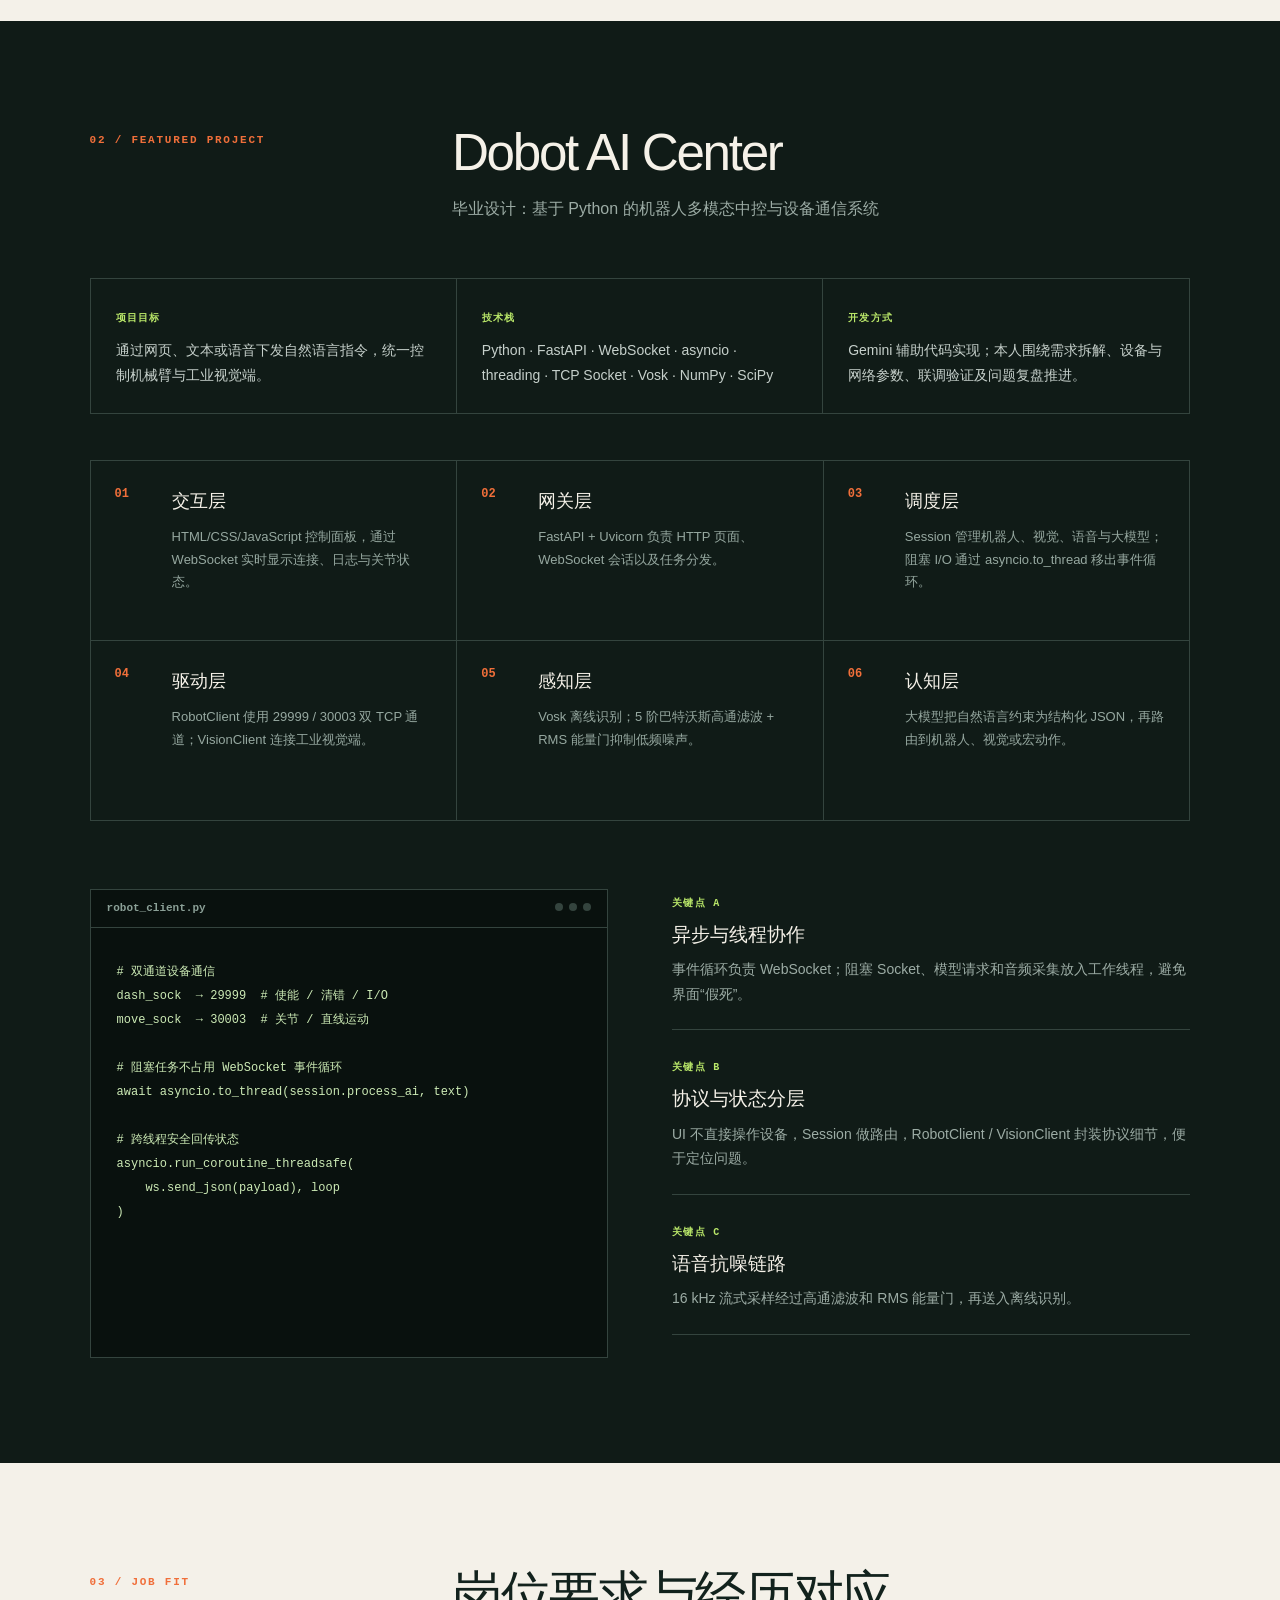
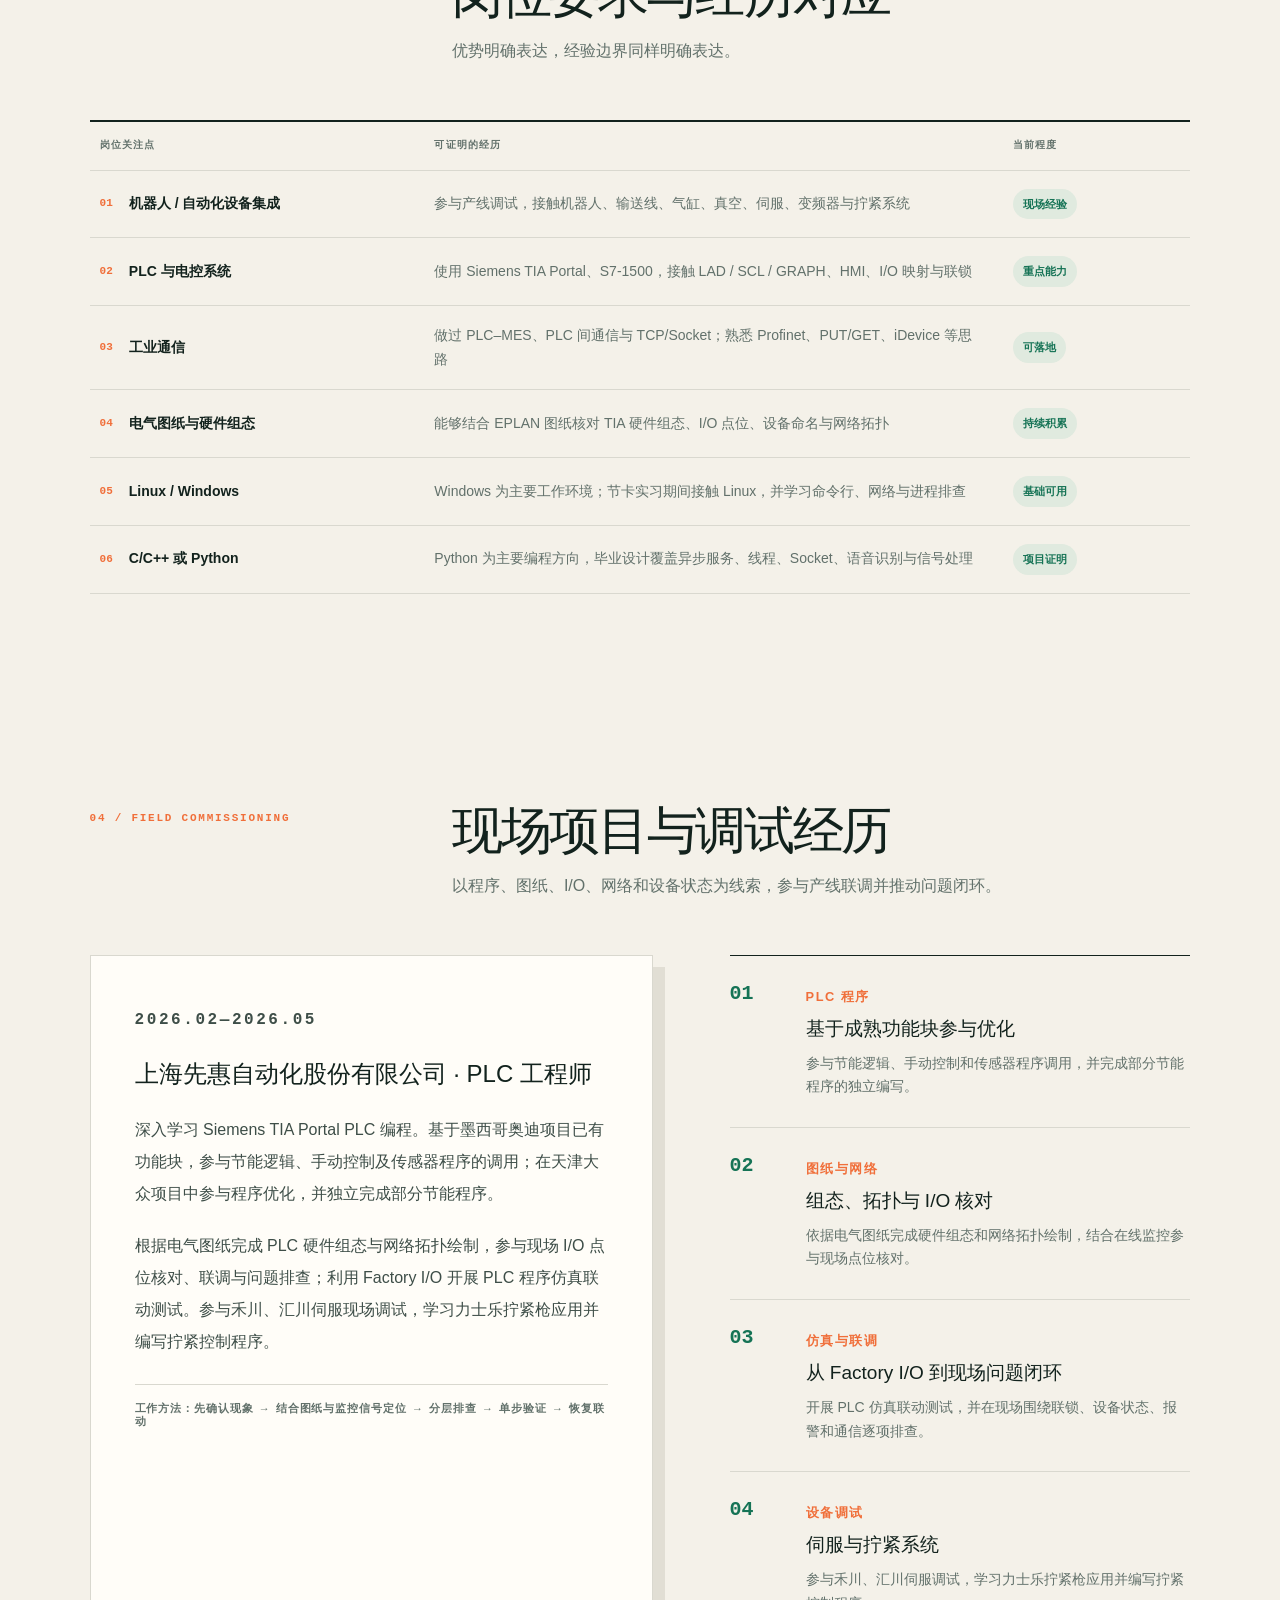
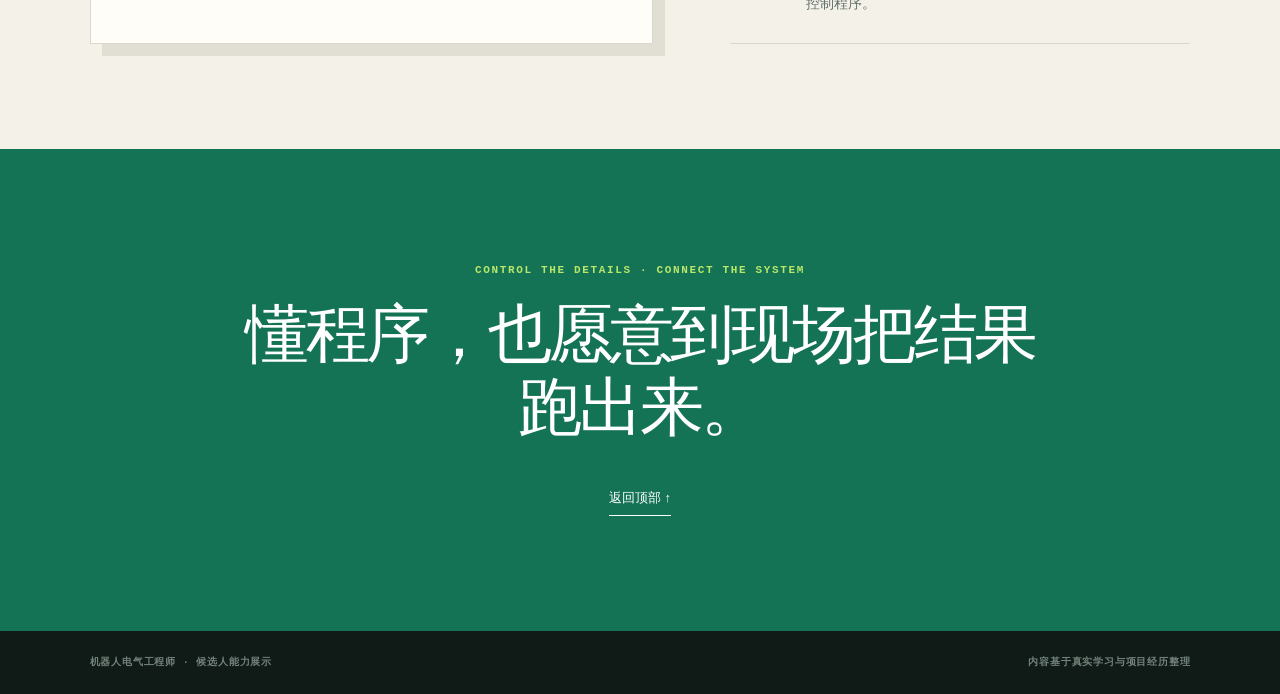
==== commit d05fbf42: "更新现场调试经历并精简展示内容" ====
--- a/index.html
+++ b/index.html
@@ -1,5 +1,5 @@
 <!DOCTYPE html><html lang="zh-CN"><head><meta charSet="utf-8"/><meta name="viewport" content="width=device-width, initial-scale=1"/><title>机器人电气工程师 · 面试准备</title><meta name="description" content="机器人电气工程师候选人的 PLC、工业通信与 Python 机器人项目能力展示。"/><meta name="codex-preview" content="development"/>
-<link rel="stylesheet" href="./style.css"><meta name="robots" content="index,follow"></head><body><main><header class="site-header"><a class="brand" href="#top"><span class="brand-mark">RA</span><span><strong>ROBOT × AUTOMATION</strong><small>候选人能力展示</small></span></a><nav class="top-nav"><a href="#profile">个人简介</a><a href="#project">项目</a><a href="#match">岗位匹配</a><a href="#qa">技术问答</a></nav></header><section class="hero" id="top"><div class="hero-grid"></div><div class="hero-copy"><p class="hero-kicker"><span></span> 机器人控制 · 工业自动化 · 软件融合</p><h1>把控制逻辑写进程序，<br/><em>也把问题解决在现场。</em></h1><p class="hero-lead">具备 PLC 产线调试与 Python 机器人中控项目经验，能够在电气控制、工业通信、软件开发与现场联调之间建立问题闭环。</p><div class="hero-actions"><a class="primary-action" href="#profile">查看个人简介 <span>↘</span></a><a class="text-action" href="#project">毕业设计项目 <span>→</span></a></div></div><div class="hero-panel"><div class="signal"><span></span> AVAILABLE FOR INTERVIEW</div><div class="hero-stat"><strong>PLC</strong><span>S7-1500 · TIA Portal<br/>LAD / SCL / GRAPH</span></div><div class="hero-stat"><strong>PY</strong><span>FastAPI · asyncio<br/>Socket · Vosk · SciPy</span></div><div class="hero-stat"><strong>OT</strong><span>机器人 · 伺服 · HMI<br/>EPLAN · 工业通信</span></div><div class="panel-footer">从设备层到应用层 / FROM DEVICE TO APPLICATION</div></div></section><section class="section" id="profile"><div class="section-title"><p class="eyebrow">01 / PROFILE</p><h2>简短自我介绍</h2><p class="section-lead">真实、克制、重点明确：突出 PLC 现场能力与 Python 项目的交叉优势。</p></div><div class="profile-layout"><article class="intro-card"><div class="quote-mark">“</div><p>您好，我的方向是<strong>工业自动化与机器人电气控制</strong>。在实际项目中，我接触过 Siemens TIA Portal、S7-1500、HMI、现场 I/O、PLC–MES 通信，以及伺服、变频器、气动和机器人等设备的联调。节卡实习期间，我也接触了 Linux 环境与机器人相关开发流程。</p><p>我的毕业设计是一个基于 Python 的 Dobot 机器人智能中控，使用 Gemini 辅助编程，把 FastAPI、WebSocket、TCP 通信、离线语音识别、数字滤波和大模型指令解析整合到一起。我能够说明系统需求、设备连接、功能验证和关键改进点。我的优势是愿意下现场追信号，也能从软件架构和通信层面分析问题。</p><div class="intro-note">建议口述时长：60–75 秒</div></article><div class="timeline"><article><span>01</span><div><small>毕业设计</small><h3>Python × Dobot 智能中控</h3><p>在 AI 辅助下完成原型，并围绕设备连接、功能验证与代码复盘持续迭代。</p></div></article><article><span>02</span><div><small>节卡实习</small><h3>机器人环境与 Linux 接触</h3><p>在机器人业务环境中认识部署、网络和调试流程，并通过课程继续学习。</p></div></article><article><span>03</span><div><small>产线项目</small><h3>PLC 与现场调试</h3><p>从图纸、组态和程序，到设备通信与实际生产问题闭环。</p></div></article></div></div></section><section class="section dark-section" id="project"><div class="section-title"><p class="eyebrow">02 / FEATURED PROJECT</p><h2>Dobot AI Center</h2><p class="section-lead">毕业设计：基于 Python 的机器人多模态中控与设备通信系统</p></div><div class="project-summary"><div><small>项目目标</small><p>通过网页、文本或语音下发自然语言指令，统一控制机械臂与工业视觉端。</p></div><div><small>技术栈</small><p>Python · FastAPI · WebSocket · asyncio · threading · TCP Socket · Vosk · NumPy · SciPy</p></div><div><small>开发方式</small><p>Gemini 辅助代码实现；本人围绕需求拆解、设备与网络参数、联调验证及问题复盘推进。</p></div></div><div class="architecture"><article><span>01</span><div><h3>交互层</h3><p>HTML/CSS/JavaScript 控制面板，通过 WebSocket 实时显示连接、日志与关节状态。</p></div></article><article><span>02</span><div><h3>网关层</h3><p>FastAPI + Uvicorn 负责 HTTP 页面、WebSocket 会话以及任务分发。</p></div></article><article><span>03</span><div><h3>调度层</h3><p>Session 管理机器人、视觉、语音与大模型；阻塞 I/O 通过 asyncio.to_thread 移出事件循环。</p></div></article><article><span>04</span><div><h3>驱动层</h3><p>RobotClient 使用 29999 / 30003 双 TCP 通道；VisionClient 连接工业视觉端。</p></div></article><article><span>05</span><div><h3>感知层</h3><p>Vosk 离线识别；5 阶巴特沃斯高通滤波 + RMS 能量门抑制低频噪声。</p></div></article><article><span>06</span><div><h3>认知层</h3><p>大模型把自然语言约束为结构化 JSON，再路由到机器人、视觉或宏动作。</p></div></article></div><div class="project-deep-dive"><article class="code-card"><div class="code-top"><span>robot_client.py</span><i></i><i></i><i></i></div><pre><code># 双通道设备通信
+<link rel="stylesheet" href="./style.css"><meta name="robots" content="index,follow"></head><body><main><header class="site-header"><a class="brand" href="#top"><span class="brand-mark">RA</span><span><strong>ROBOT × AUTOMATION</strong><small>候选人能力展示</small></span></a><nav class="top-nav"><a href="#profile">个人简介</a><a href="#project">项目</a><a href="#match">岗位匹配</a><a href="#field">现场调试</a></nav></header><section class="hero" id="top"><div class="hero-grid"></div><div class="hero-copy"><p class="hero-kicker"><span></span> 机器人控制 · 工业自动化 · 软件融合</p><h1>把控制逻辑写进程序，<br/><em>也把问题解决在现场。</em></h1><p class="hero-lead">具备 PLC 产线调试与 Python 机器人中控项目经验，能够在电气控制、工业通信、软件开发与现场联调之间建立问题闭环。</p><div class="hero-actions"><a class="primary-action" href="#profile">查看个人简介 <span>↘</span></a><a class="text-action" href="#project">毕业设计项目 <span>→</span></a></div></div><div class="hero-panel"><div class="signal"><span></span> AVAILABLE FOR INTERVIEW</div><div class="hero-stat"><strong>PLC</strong><span>S7-1500 · TIA Portal<br/>LAD / SCL / GRAPH</span></div><div class="hero-stat"><strong>PY</strong><span>FastAPI · asyncio<br/>Socket · Vosk · SciPy</span></div><div class="hero-stat"><strong>OT</strong><span>机器人 · 伺服 · HMI<br/>EPLAN · 工业通信</span></div><div class="panel-footer">从设备层到应用层 / FROM DEVICE TO APPLICATION</div></div></section><section class="section" id="profile"><div class="section-title"><p class="eyebrow">01 / PROFILE</p><h2>简短自我介绍</h2><p class="section-lead">真实、克制、重点明确：突出 PLC 现场能力与 Python 项目的交叉优势。</p></div><div class="profile-layout"><article class="intro-card"><div class="quote-mark">“</div><p>您好，我的方向是<strong>工业自动化与机器人电气控制</strong>。在实际项目中，我接触过 Siemens TIA Portal、S7-1500、HMI、现场 I/O、PLC–MES 通信，以及伺服、变频器、气动和机器人等设备的联调。节卡实习期间，我也接触了 Linux 环境与机器人相关开发流程。</p><p>我的毕业设计是一个基于 Python 的 Dobot 机器人智能中控，使用 Gemini 辅助编程，把 FastAPI、WebSocket、TCP 通信、离线语音识别、数字滤波和大模型指令解析整合到一起。我能够说明系统需求、设备连接、功能验证和关键改进点。我的优势是愿意下现场追信号，也能从软件架构和通信层面分析问题。</p><div class="intro-note">建议口述时长：60–75 秒</div></article><div class="timeline"><article><span>01</span><div><small>毕业设计</small><h3>Python × Dobot 智能中控</h3><p>在 AI 辅助下完成原型，并围绕设备连接、功能验证与代码复盘持续迭代。</p></div></article><article><span>02</span><div><small>节卡实习</small><h3>机器人环境与 Linux 接触</h3><p>在机器人业务环境中认识部署、网络和调试流程，并通过课程继续学习。</p></div></article><article><span>03</span><div><small>产线项目</small><h3>PLC 与现场调试</h3><p>从图纸、组态和程序，到设备通信与实际生产问题闭环。</p></div></article></div></div></section><section class="section dark-section" id="project"><div class="section-title"><p class="eyebrow">02 / FEATURED PROJECT</p><h2>Dobot AI Center</h2><p class="section-lead">毕业设计：基于 Python 的机器人多模态中控与设备通信系统</p></div><div class="project-summary"><div><small>项目目标</small><p>通过网页、文本或语音下发自然语言指令，统一控制机械臂与工业视觉端。</p></div><div><small>技术栈</small><p>Python · FastAPI · WebSocket · asyncio · threading · TCP Socket · Vosk · NumPy · SciPy</p></div><div><small>开发方式</small><p>Gemini 辅助代码实现；本人围绕需求拆解、设备与网络参数、联调验证及问题复盘推进。</p></div></div><div class="architecture"><article><span>01</span><div><h3>交互层</h3><p>HTML/CSS/JavaScript 控制面板，通过 WebSocket 实时显示连接、日志与关节状态。</p></div></article><article><span>02</span><div><h3>网关层</h3><p>FastAPI + Uvicorn 负责 HTTP 页面、WebSocket 会话以及任务分发。</p></div></article><article><span>03</span><div><h3>调度层</h3><p>Session 管理机器人、视觉、语音与大模型；阻塞 I/O 通过 asyncio.to_thread 移出事件循环。</p></div></article><article><span>04</span><div><h3>驱动层</h3><p>RobotClient 使用 29999 / 30003 双 TCP 通道；VisionClient 连接工业视觉端。</p></div></article><article><span>05</span><div><h3>感知层</h3><p>Vosk 离线识别；5 阶巴特沃斯高通滤波 + RMS 能量门抑制低频噪声。</p></div></article><article><span>06</span><div><h3>认知层</h3><p>大模型把自然语言约束为结构化 JSON，再路由到机器人、视觉或宏动作。</p></div></article></div><div class="project-deep-dive"><article class="code-card"><div class="code-top"><span>robot_client.py</span><i></i><i></i><i></i></div><pre><code># 双通道设备通信
 dash_sock  → 29999  # 使能 / 清错 / I/O
 move_sock  → 30003  # 关节 / 直线运动
 
@@ -9,4 +9,4 @@
 # 跨线程安全回传状态
 asyncio.run_coroutine_threadsafe(
     ws.send_json(payload), loop
-)</code></pre></article><div class="deep-points"><article><span>关键点 A</span><h3>异步与线程协作</h3><p>事件循环负责 WebSocket；阻塞 Socket、模型请求和音频采集放入工作线程，避免界面“假死”。</p></article><article><span>关键点 B</span><h3>协议与状态分层</h3><p>UI 不直接操作设备，Session 做路由，RobotClient / VisionClient 封装协议细节，便于定位问题。</p></article><article><span>关键点 C</span><h3>语音抗噪链路</h3><p>16 kHz 流式采样经过高通滤波和 RMS 能量门，再送入离线识别。</p></article></div></div></section><section class="section" id="match"><div class="section-title"><p class="eyebrow">03 / JOB FIT</p><h2>岗位要求与经历对应</h2><p class="section-lead">优势明确表达，经验边界同样明确表达。</p></div><div class="match-table"><div class="match-head"><span>岗位关注点</span><span>可证明的经历</span><span>当前程度</span></div><div class="match-row"><span class="match-need"><i>01</i>机器人 / 自动化设备集成</span><span>参与产线调试，接触机器人、输送线、气缸、真空、伺服、变频器与拧紧系统</span><span><b>现场经验</b></span></div><div class="match-row"><span class="match-need"><i>02</i>PLC 与电控系统</span><span>使用 Siemens TIA Portal、S7-1500，接触 LAD / SCL / GRAPH、HMI、I/O 映射与联锁</span><span><b>重点能力</b></span></div><div class="match-row"><span class="match-need"><i>03</i>工业通信</span><span>做过 PLC–MES、PLC 间通信与 TCP/Socket；熟悉 Profinet、PUT/GET、iDevice 等思路</span><span><b>可落地</b></span></div><div class="match-row"><span class="match-need"><i>04</i>电气图纸与硬件组态</span><span>能够结合 EPLAN 图纸核对 TIA 硬件组态、I/O、设备命名与现场接线</span><span><b>持续积累</b></span></div><div class="match-row"><span class="match-need"><i>05</i>Linux / Windows</span><span>Windows 为主要工作环境；节卡实习期间接触 Linux，并学习命令行、网络与进程排查</span><span><b>基础可用</b></span></div><div class="match-row"><span class="match-need"><i>06</i>C/C++ 或 Python</span><span>Python 为主要编程方向，毕业设计覆盖异步服务、线程、Socket、语音识别与信号处理</span><span><b>项目证明</b></span></div></div><div class="honesty-grid"><article><small>我的直接优势</small><h3>软件与现场之间能接得上</h3><p>不仅学习控制逻辑，也会结合图纸、I/O、网络、执行器状态和报警去定位现场问题。</p></article><article><small>我的表达边界</small><h3>Python 是主方向，Linux 为基础可用</h3><p>不把 C++ 和 Linux 包装成专家能力；强调调试思路、迁移能力和清晰的补强路径。</p></article><article><small>下一步成长</small><h3>完整电气设计与机器人安全</h3><p>继续积累整机选型、柜体设计、Safety PLC、安全回路以及更多机器人总线经验。</p></article></div></section><section class="section qa-section" id="qa"><div class="section-title"><p class="eyebrow">04 / TECHNICAL REVIEW</p><h2>高频技术问答</h2><p class="section-lead">点击问题展开。回答先说结论，再讲原理，最后落到项目。</p></div><div class="qa-list"><details open=""><summary><span>01</span><strong>请用一分钟介绍这个毕业设计。</strong><i>＋</i></summary><p>我做的是一个面向 Dobot 机械臂的 Python 中控原型。前端通过 WebSocket 与 FastAPI 实时通信，后端分别连接机械臂控制端口和视觉端，同时接入 Vosk 离线语音识别。语音经过高通滤波和 RMS 能量门处理，再由大模型把自然语言转换成受约束的 JSON 指令，最后由调度层分发。开发过程中使用了 Gemini 辅助编程，我主要围绕需求、设备连接、功能验证和联调迭代推进，并对关键代码进行了复盘。</p></details><details><summary><span>02</span><strong>这份代码是你完全独立写的吗？</strong><i>＋</i></summary><p>不是每一行都由我从零手写，开发中使用了 Gemini 辅助。我不会把 AI 生成等同于自己完全掌握；我能说明系统为什么这样分层、设备端口和协议如何配置、功能如何验证，也能指出当前版本在 TCP 分帧、重连安全、异常处理和机器人指令校验上的不足。对我来说，AI 是加速实现的工具，最终能否接上设备、跑通流程、定位问题和对结果负责，仍然需要工程判断。</p></details><details><summary><span>03</span><strong>你当时怎么处理 TCP 粘包、拆包？</strong><i>＋</i></summary><p>TCP 是字节流，send 和 recv 没有一一对应关系。当前原型通过命令末尾 CRLF、串行化 send/recv 和协议固定响应，降低了出错概率，但 recv(1024) 加正则并不能从根本上解决粘包和半包。工程化做法应该维护接收缓冲区，按协议的分隔符或长度字段循环提取完整帧，未完整的数据留到下一次 recv，并加入超时、长度上限和校验。视觉端不追加换行，是因为对方采用触发码完全匹配，这是双方协议约定，不是通用拆包方案。</p></details><details><summary><span>04</span><strong>为什么同时用了 asyncio 和 threading？</strong><i>＋</i></summary><p>FastAPI/WebSocket 适合用 asyncio 管理等待型 I/O；但机器人 Socket、麦克风采集和部分 SDK 是阻塞接口，所以用 asyncio.to_thread 或后台线程隔离，避免卡住事件循环。线程回传 WebSocket 时用 run_coroutine_threadsafe 切回原事件循环，同一机器人 Socket 的请求和响应用 Lock 保证成对执行。严格说，这是避免阻塞事件循环，并不是‘解决 GIL 死锁’。</p></details><details><summary><span>05</span><strong>为什么机器人用了两个 TCP 端口？</strong><i>＋</i></summary><p>项目把控制面板类指令和运动类指令分开：29999 用于使能、清错、I/O 等控制指令，30003 用于关节或直线运动。代码分别维护 dash_sock 和 move_sock，由 port 字段选择通道，贴合设备 API 的通道定义。</p></details><details><summary><span>06</span><strong>为什么选择 WebSocket，而不是普通 HTTP？</strong><i>＋</i></summary><p>控制端不仅要发送指令，还要持续接收连接状态、日志和关节角度。WebSocket 建立长连接后可以双向主动推送，交互延迟更低，也不需要前端频繁轮询。连接机器人和调用模型这类阻塞任务仍需移出事件循环。</p></details><details><summary><span>07</span><strong>滤波和降噪具体做了什么？</strong><i>＋</i></summary><p>采样率是 16 kHz，先用 5 阶、200 Hz 截止频率的巴特沃斯高通滤波器削弱低频机械与环境噪声，再计算短时 RMS；低于阈值的音频块置零，高于阈值才交给 Vosk。优点是简单、实时、可离线，局限是固定阈值对环境变化不够鲁棒，后续可做噪声标定、动态阈值、连续滤波器状态或 VAD。</p></details><details><summary><span>08</span><strong>系统掉线以后是怎么恢复的？</strong><i>＋</i></summary><p>RobotClient 保存 IP，发送异常时关闭旧连接并重建两个通道。复盘后我认为运动指令不能一律自动重发：如果指令已到达而响应丢失，重发可能造成重复动作。更安全的方案是区分幂等指令和运动指令，结合序号、ACK、机器人状态与执行队列确认，再决定重试。</p></details><details><summary><span>09</span><strong>如果把这个原型用于真实产线，你首先改什么？</strong><i>＋</i></summary><p>第一是安全边界：指令白名单、参数范围、软限位、工作空间校验、模式与使能条件。第二是可靠通信：完整帧解析、心跳、状态机、ACK 和有限重试。第三是配置与审计：密钥放环境变量、分级日志、操作记录。第四是任务队列与完成反馈，不能只收到 API 应答就认为运动结束。</p></details></div></section><section class="closing"><p>CONTROL THE DETAILS · CONNECT THE SYSTEM</p><h2>懂程序，也愿意到现场把结果跑出来。</h2><a href="#top">返回顶部 ↑</a></section><footer><span>机器人电气工程师 · 候选人能力展示</span><span>内容基于真实学习与项目经历整理</span></footer></main></body></html>+)</code></pre></article><div class="deep-points"><article><span>关键点 A</span><h3>异步与线程协作</h3><p>事件循环负责 WebSocket；阻塞 Socket、模型请求和音频采集放入工作线程，避免界面“假死”。</p></article><article><span>关键点 B</span><h3>协议与状态分层</h3><p>UI 不直接操作设备，Session 做路由，RobotClient / VisionClient 封装协议细节，便于定位问题。</p></article><article><span>关键点 C</span><h3>语音抗噪链路</h3><p>16 kHz 流式采样经过高通滤波和 RMS 能量门，再送入离线识别。</p></article></div></div></section><section class="section" id="match"><div class="section-title"><p class="eyebrow">03 / JOB FIT</p><h2>岗位要求与经历对应</h2><p class="section-lead">优势明确表达，经验边界同样明确表达。</p></div><div class="match-table"><div class="match-head"><span>岗位关注点</span><span>可证明的经历</span><span>当前程度</span></div><div class="match-row"><span class="match-need"><i>01</i>机器人 / 自动化设备集成</span><span>参与产线调试，接触机器人、输送线、气缸、真空、伺服、变频器与拧紧系统</span><span><b>现场经验</b></span></div><div class="match-row"><span class="match-need"><i>02</i>PLC 与电控系统</span><span>使用 Siemens TIA Portal、S7-1500，接触 LAD / SCL / GRAPH、HMI、I/O 映射与联锁</span><span><b>重点能力</b></span></div><div class="match-row"><span class="match-need"><i>03</i>工业通信</span><span>做过 PLC–MES、PLC 间通信与 TCP/Socket；熟悉 Profinet、PUT/GET、iDevice 等思路</span><span><b>可落地</b></span></div><div class="match-row"><span class="match-need"><i>04</i>电气图纸与硬件组态</span><span>能够结合 EPLAN 图纸核对 TIA 硬件组态、I/O 点位、设备命名与网络拓扑</span><span><b>持续积累</b></span></div><div class="match-row"><span class="match-need"><i>05</i>Linux / Windows</span><span>Windows 为主要工作环境；节卡实习期间接触 Linux，并学习命令行、网络与进程排查</span><span><b>基础可用</b></span></div><div class="match-row"><span class="match-need"><i>06</i>C/C++ 或 Python</span><span>Python 为主要编程方向，毕业设计覆盖异步服务、线程、Socket、语音识别与信号处理</span><span><b>项目证明</b></span></div></div></section><section class="section" id="field"><div class="section-title"><p class="eyebrow">04 / FIELD COMMISSIONING</p><h2>现场项目与调试经历</h2><p class="section-lead">以程序、图纸、I/O、网络和设备状态为线索，参与产线联调并推动问题闭环。</p></div><div class="profile-layout"><article class="intro-card"><p class="eyebrow">2026.02—2026.05</p><h3 style="margin:12px 0 22px;font-size:24px">上海先惠自动化股份有限公司 · PLC 工程师</h3><p>深入学习 Siemens TIA Portal PLC 编程。基于墨西哥奥迪项目已有功能块，参与节能逻辑、手动控制及传感器程序的调用；在天津大众项目中参与程序优化，并独立完成部分节能程序。</p><p>根据电气图纸完成 PLC 硬件组态与网络拓扑绘制，参与现场 I/O 点位核对、联调与问题排查；利用 Factory I/O 开展 PLC 程序仿真联动测试。参与禾川、汇川伺服现场调试，学习力士乐拧紧枪应用并编写拧紧控制程序。</p><div class="intro-note">工作方法：先确认现象 → 结合图纸与监控信号定位 → 分层排查 → 单步验证 → 恢复联动</div></article><div class="timeline"><article><span>01</span><div><small>PLC 程序</small><h3>基于成熟功能块参与优化</h3><p>参与节能逻辑、手动控制和传感器程序调用，并完成部分节能程序的独立编写。</p></div></article><article><span>02</span><div><small>图纸与网络</small><h3>组态、拓扑与 I/O 核对</h3><p>依据电气图纸完成硬件组态和网络拓扑绘制，结合在线监控参与现场点位核对。</p></div></article><article><span>03</span><div><small>仿真与联调</small><h3>从 Factory I/O 到现场问题闭环</h3><p>开展 PLC 仿真联动测试，并在现场围绕联锁、设备状态、报警和通信逐项排查。</p></div></article><article><span>04</span><div><small>设备调试</small><h3>伺服与拧紧系统</h3><p>参与禾川、汇川伺服调试，学习力士乐拧紧枪应用并编写拧紧控制程序。</p></div></article></div></div></section><section class="closing"><p>CONTROL THE DETAILS · CONNECT THE SYSTEM</p><h2>懂程序，也愿意到现场把结果跑出来。</h2><a href="#top">返回顶部 ↑</a></section><footer><span>机器人电气工程师 · 候选人能力展示</span><span>内容基于真实学习与项目经历整理</span></footer></main></body></html>
